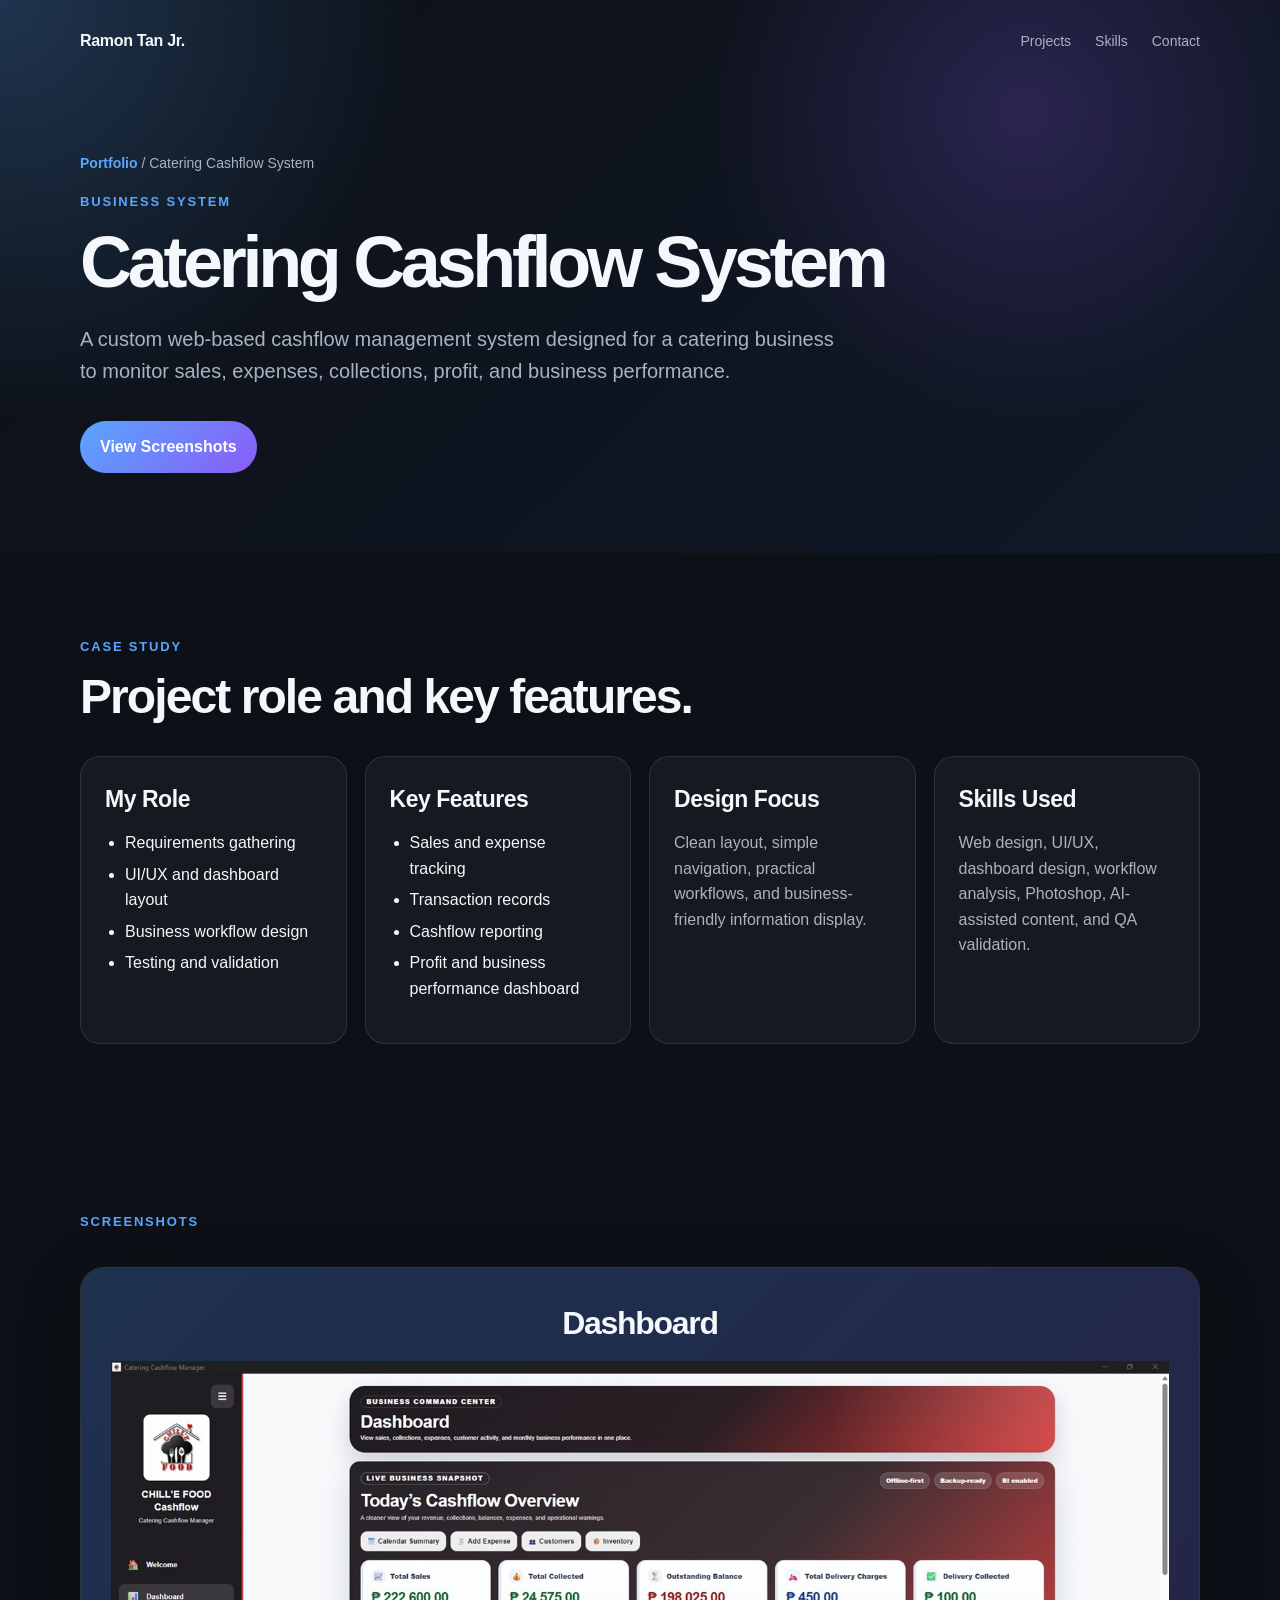
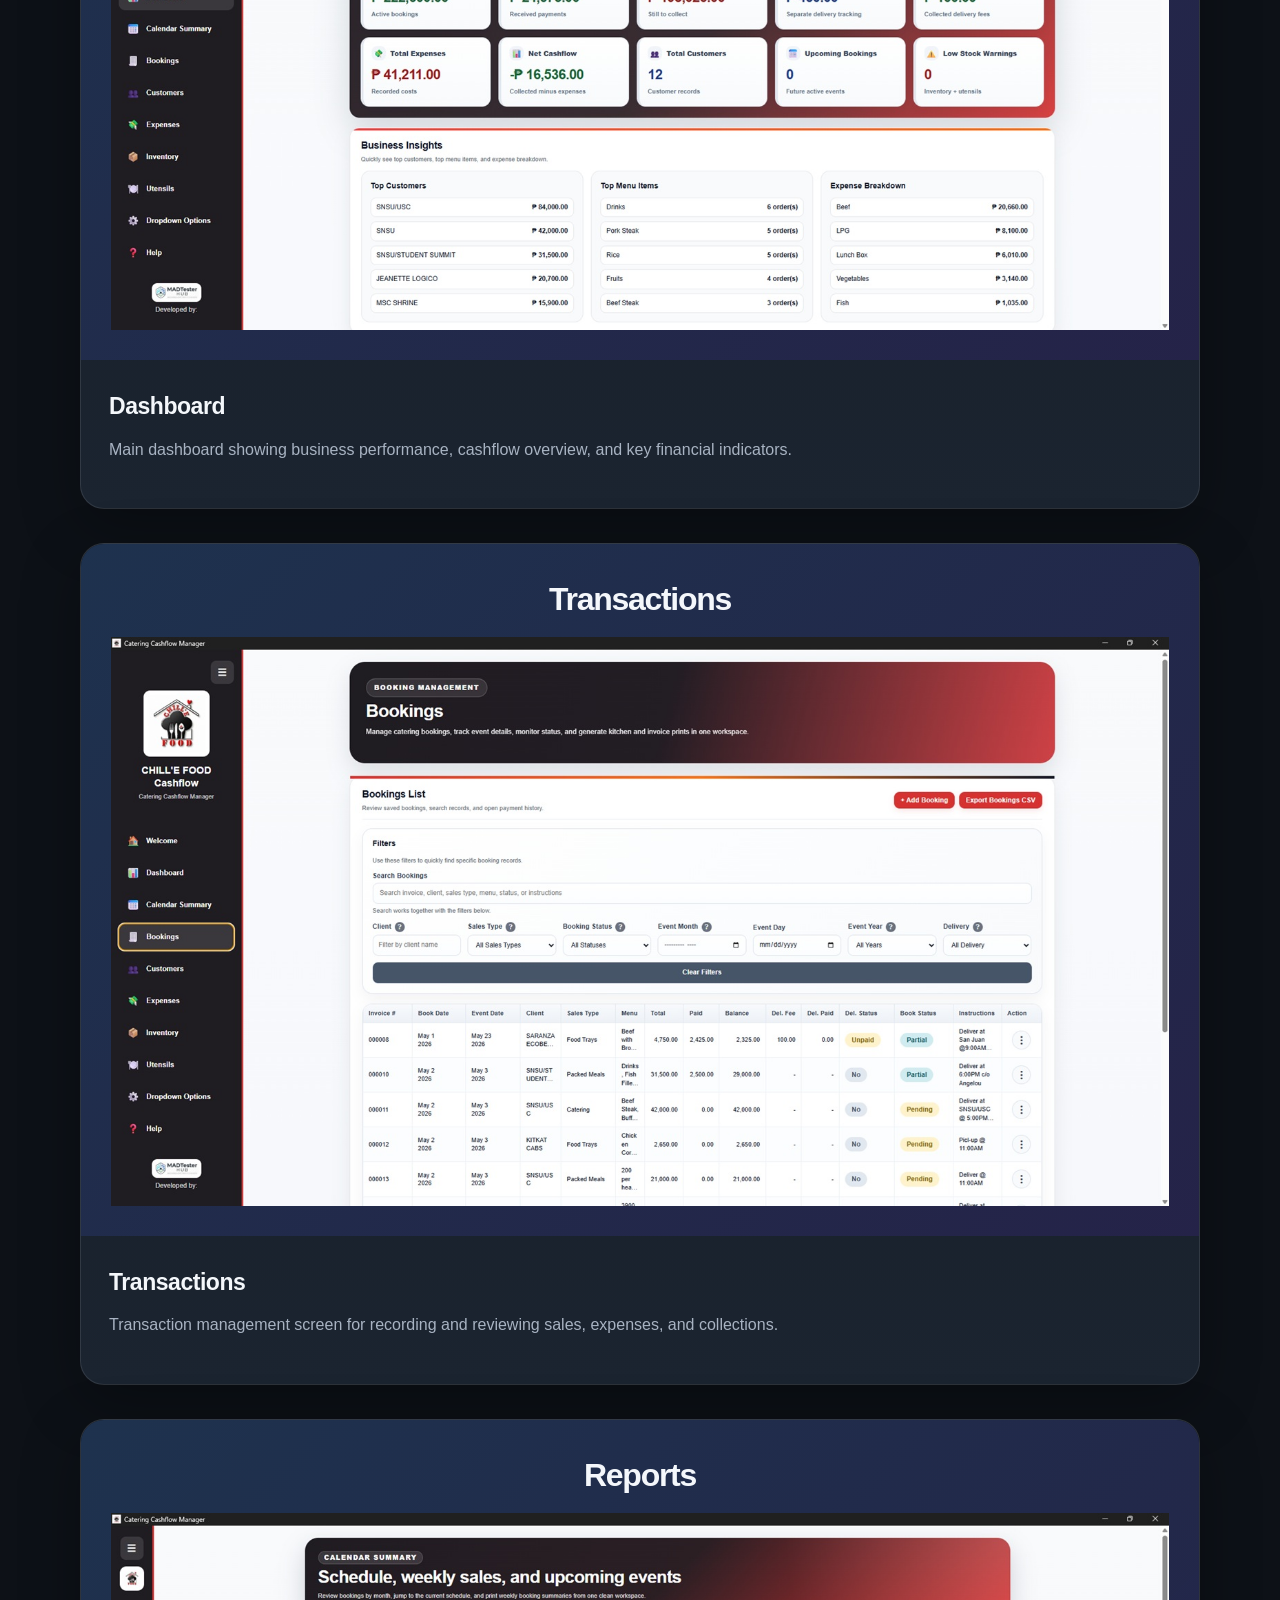
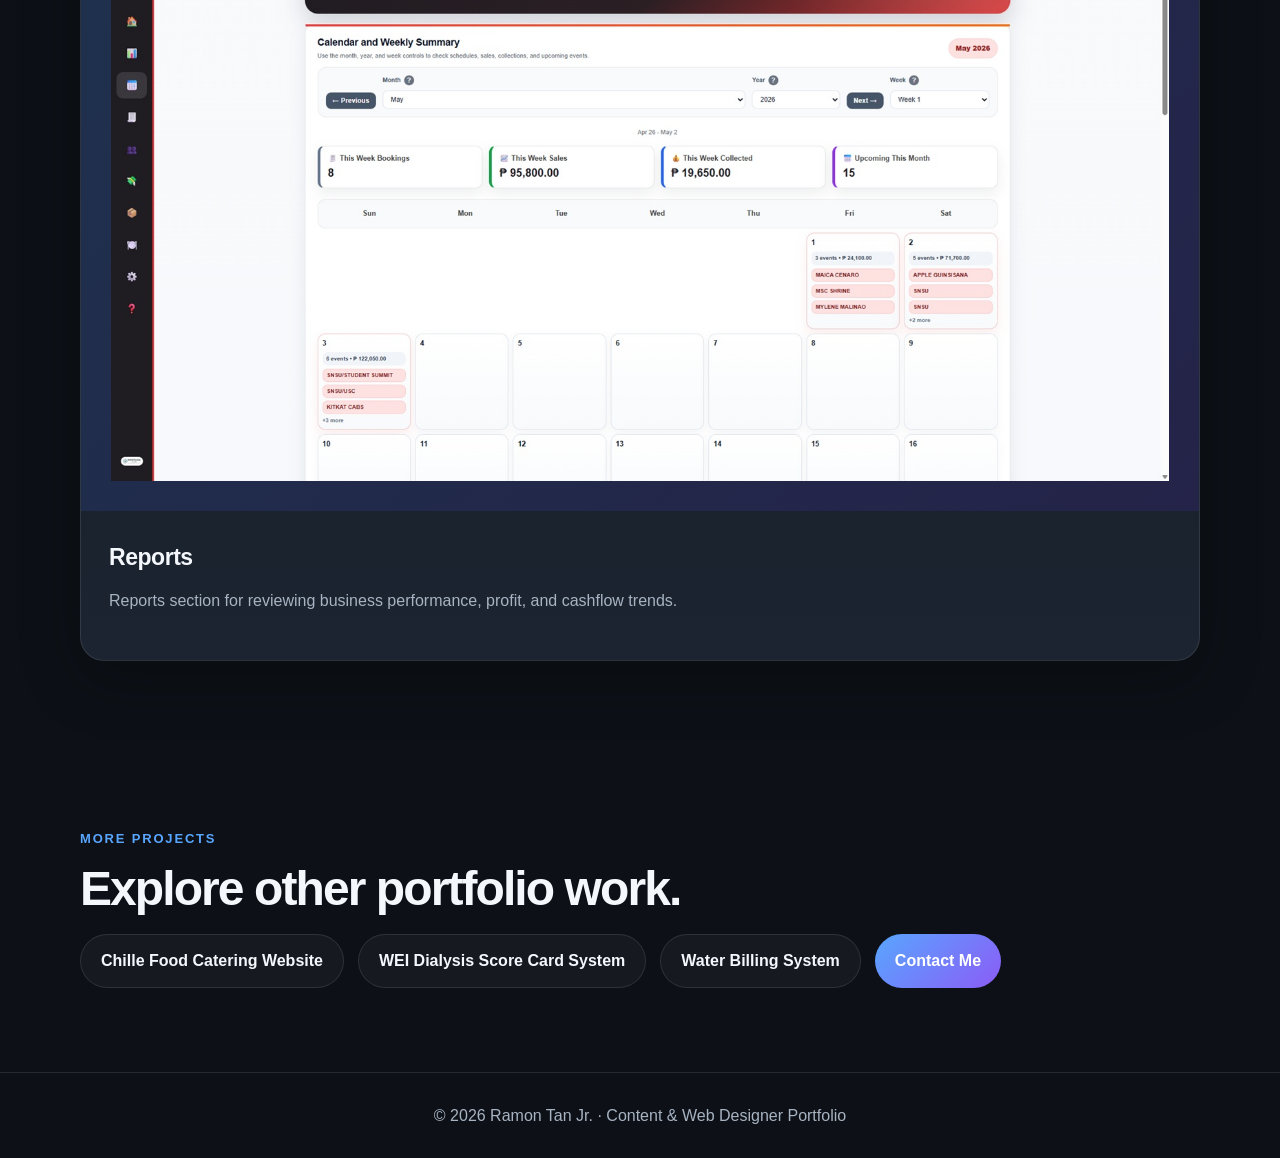
==== projects/catering-cashflow.html @ 8a589842 "Add files via upload" ====
<!DOCTYPE html>
<html lang="en">
   <head>
      <meta charset="UTF-8"/>
      <meta name="viewport" content="width=device-width, initial-scale=1.0"/>
      <title>Catering Cashflow System | Ramon Tan Jr. Portfolio</title>
      <meta name="description" content="A custom web-based cashflow management system designed for a catering business to monitor sales, expenses, collections, profit, and business performance."/>
      <link rel="stylesheet" href="../styles.css"/>
   </head>
   <body>
      <header class="site-header">
         <nav class="nav">
            <a class="logo" href="../index.html">Ramon Tan Jr.</a>
            <div class="nav-links"><a href="../index.html#projects">Projects</a><a href="../index.html#skills">Skills</a><a href="../index.html#contact">Contact</a></div>
         </nav>
         <section class="page-hero">
            <div class="page-hero-content">
               <p class="breadcrumb"><a href="../index.html">Portfolio</a> / Catering Cashflow System</p>
               <p class="eyebrow">Business System</p>
               <h1>Catering Cashflow System</h1>
               <p class="page-text">A custom web-based cashflow management system designed for a catering business to monitor sales, expenses, collections, profit, and business performance.</p>
               <div class="hero-actions"><a class="btn primary" href="#screenshots">View Screenshots</a></div>
            </div>
         </section>
      </header>
      <main>
         <section class="section">
            <p class="section-label">Case Study</p>
            <h2>Project role and key features.</h2>
            <div class="details-grid">
               <div class="detail-card">
                  <h3>My Role</h3>
                  <ul>
                     <li>Requirements gathering</li>
                     <li>UI/UX and dashboard layout</li>
                     <li>Business workflow design</li>
                     <li>Testing and validation</li>
                  </ul>
               </div>
               <div class="detail-card">
                  <h3>Key Features</h3>
                  <ul>
                     <li>Sales and expense tracking</li>
                     <li>Transaction records</li>
                     <li>Cashflow reporting</li>
                     <li>Profit and business performance dashboard</li>
                  </ul>
               </div>
               <div class="detail-card">
                  <h3>Design Focus</h3>
                  <p>Clean layout, simple navigation, practical workflows, and business-friendly information display.</p>
               </div>
               <div class="detail-card">
                  <h3>Skills Used</h3>
                  <p>Web design, UI/UX, dashboard design, workflow analysis, Photoshop, AI-assisted content, and QA validation.</p>
               </div>
            </div>
         </section>
         <section id="screenshots" class="section">
            <p class="section-label">Screenshots</p>
            <!-- <h2>Replace these placeholders after uploading images.</h2> -->
            <div class="screenshot-grid">
               <article class="screenshot-card">
                  <div class="screenshot-placeholder">Dashboard<br/><small><img src="../images/catering-cashflow/dashboard.jpg" alt="Dashboard"/></small></div>
                  <div class="screenshot-card-body">
                     <h3>Dashboard</h3>
                     <p>Main dashboard showing business performance, cashflow overview, and key financial indicators.</p>
                  </div>
               </article>
               <article class="screenshot-card">
                  <div class="screenshot-placeholder">Transactions<br/><small><img src="../images/catering-cashflow/transactions.jpg" alt="Transactions"/></small></div>
                  <div class="screenshot-card-body">
                     <h3>Transactions</h3>
                     <p>Transaction management screen for recording and reviewing sales, expenses, and collections.</p>
                  </div>
               </article>
               <article class="screenshot-card">
                  <div class="screenshot-placeholder">Reports<br/><small><img src="../images/catering-cashflow/reports.jpg" alt="Reports"/></small></div>
                  <div class="screenshot-card-body">
                     <h3>Reports</h3>
                     <p>Reports section for reviewing business performance, profit, and cashflow trends.</p>
                  </div>
               </article>
            </div>
         </section>
         <section class="section">
            <p class="section-label">More Projects</p>
            <h2>Explore other portfolio work.</h2>
            <div class="next-projects"><a class="btn secondary" href="chillefood.html">Chille Food Catering Website</a><a class="btn secondary" href="wei-dialysis.html">WEI Dialysis Score Card System</a><a class="btn secondary" href="water-billing.html">Water Billing System</a><a class="btn primary" href="../index.html#contact">Contact Me</a></div>
         </section>
      </main>
      <footer class="footer">
         <p>© 2026 Ramon Tan Jr. · Content & Web Designer Portfolio</p>
      </footer>
   </body>
</html>
---- styles.css ----
* {
	box-sizing: border-box;
	margin: 0;
	padding: 0
}

:root {
	--bg: #0d1117;
	--card: #151b23;
	--card-2: #1b2430;
	--text: #f4f7fb;
	--muted: #a8b3c2;
	--accent: #58a6ff;
	--accent-2: #8b5cf6;
	--border: rgba(255, 255, 255, .1)
}

html {
	scroll-behavior: smooth
}

body {
	font-family: Arial, Helvetica, sans-serif;
	background: var(--bg);
	color: var(--text);
	line-height: 1.6
}

a {
	color: inherit;
	text-decoration: none
}

.site-header {
	background: radial-gradient(circle at top left, rgba(88, 166, 255, .24), transparent 30%), radial-gradient(circle at 80% 20%, rgba(139, 92, 246, .22), transparent 28%), linear-gradient(135deg, #0d1117 0%, #101827 100%)
}

.home-header {
	min-height: 92vh
}

.nav {
	width: min(1120px, 92%);
	margin: 0 auto;
	padding: 28px 0;
	display: flex;
	align-items: center;
	justify-content: space-between
}

.logo {
	font-weight: 800;
	letter-spacing: -.02em
}

.nav-links {
	display: flex;
	gap: 24px;
	color: var(--muted);
	font-size: 14px
}

.nav-links a:hover {
	color: var(--text)
}

.hero,
.page-hero {
	width: min(1120px, 92%);
	margin: 0 auto
}

.hero {
	padding: 115px 0 80px
}

.page-hero {
	padding: 70px 0 80px
}

.hero-content,
.page-hero-content {
	max-width: 820px
}

.eyebrow,
.section-label,
.tag {
	color: var(--accent);
	text-transform: uppercase;
	font-size: 13px;
	letter-spacing: .14em;
	font-weight: 700;
	margin-bottom: 14px
}

h1 {
	font-size: clamp(44px, 7vw, 82px);
	line-height: .98;
	letter-spacing: -.06em;
	margin-bottom: 26px
}

.page-hero h1 {
	font-size: clamp(42px, 6vw, 72px)
}

h2 {
	font-size: clamp(30px, 4vw, 48px);
	line-height: 1.05;
	letter-spacing: -.04em;
	margin-bottom: 20px
}

h3 {
	font-size: 23px;
	margin-bottom: 12px;
	letter-spacing: -.02em
}

.hero-text,
.page-text {
	font-size: 20px;
	color: var(--muted);
	max-width: 760px;
	margin-bottom: 34px
}

.hero-actions,
.next-projects {
	display: flex;
	flex-wrap: wrap;
	gap: 14px
}

.btn {
	display: inline-flex;
	align-items: center;
	justify-content: center;
	padding: 13px 20px;
	border-radius: 999px;
	font-weight: 700;
	transition: transform .2s ease
}

.btn:hover {
	transform: translateY(-2px)
}

.primary {
	background: linear-gradient(135deg, var(--accent), var(--accent-2));
	color: #fff
}

.secondary {
	border: 1px solid var(--border);
	color: var(--text);
	background: rgba(255, 255, 255, .04)
}

.section {
	width: min(1120px, 92%);
	margin: 0 auto;
	padding: 84px 0
}

.intro {
	display: grid;
	grid-template-columns: .9fr 1.1fr;
	gap: 44px;
	border-bottom: 1px solid var(--border)
}

.intro p:last-child {
	color: var(--muted);
	font-size: 18px
}

.projects-grid {
	display: grid;
	grid-template-columns: repeat(2, minmax(0, 1fr));
	gap: 26px;
	margin-top: 34px
}

.project-card,
.screenshot-card {
	background: linear-gradient(180deg, var(--card), var(--card-2));
	border: 1px solid var(--border);
	border-radius: 24px;
	overflow: hidden;
	box-shadow: 0 18px 60px rgba(0, 0, 0, .28)
}

.project-image {
	min-height: 230px;
	display: grid;
	place-items: center;
	padding: 30px;
	background: linear-gradient(135deg, rgba(88, 166, 255, .26), rgba(139, 92, 246, .18)), #111827;
	font-size: 28px;
	font-weight: 800;
	text-align: center;
	letter-spacing: -.04em;
	color: var(--text);
	overflow: hidden
}

.project-image img,
.screenshot-placeholder img {
	width: 100%;
	height: 100%;
	object-fit: cover;
	display: block
}

.project-image.has-image {
	padding: 0
}

.project-body,
.screenshot-card-body {
	padding: 28px
}

.project-body p,
.screenshot-card-body p {
	color: var(--muted);
	margin-bottom: 18px
}

.project-body ul,
.detail-card ul {
	margin: 0 0 18px 20px;
	color: var(--text)
}

.project-body li,
.detail-card li {
	margin-bottom: 6px
}

.skills-used {
	font-size: 14px;
	color: var(--accent) !important;
	font-weight: 700
}

.text-link {
	color: var(--accent);
	font-weight: 700
}

.skills-section {
	border-top: 1px solid var(--border)
}

.skills-grid,
.details-grid {
	display: grid;
	grid-template-columns: repeat(4, minmax(0, 1fr));
	gap: 18px;
	margin-top: 34px
}

.skill-box,
.detail-card {
	padding: 24px;
	border: 1px solid var(--border);
	border-radius: 20px;
	background: rgba(255, 255, 255, .04)
}

.skill-box p,
.detail-card p {
	color: var(--muted)
}

.value-section {
	padding-top: 20px
}

.value-card {
	padding: 44px;
	border-radius: 28px;
	border: 1px solid var(--border);
	background: radial-gradient(circle at top left, rgba(88, 166, 255, .22), transparent 34%), linear-gradient(135deg, #151b23, #111827)
}

.value-card p:last-child,
.contact-section p {
	color: var(--muted);
	max-width: 780px;
	font-size: 18px;
	margin-bottom: 24px
}

.contact-section {
	text-align: center
}

.contact-section p {
	margin-left: auto;
	margin-right: auto
}

.screenshot-grid {
	display: grid;
	grid-template-columns: 1fr;
	gap: 34px;
	margin-top: 34px
}

.screenshot-placeholder {
	min-height: 420px;
	display: grid;
	place-items: center;
	padding: 30px;
	background: linear-gradient(135deg, rgba(88, 166, 255, .18), rgba(139, 92, 246, .16)), #111827;
	text-align: center;
	font-size: 32px;
	font-weight: 800;
	letter-spacing: -.04em
}

.screenshot-placeholder small {
	display: block;
	color: var(--muted);
	font-size: 14px;
	margin-top: 12px;
	letter-spacing: 0
}

.breadcrumb {
	color: var(--muted);
	margin-bottom: 18px;
	font-size: 14px
}

.breadcrumb a {
	color: var(--accent);
	font-weight: 700
}

.footer {
	border-top: 1px solid var(--border);
	color: var(--muted);
	text-align: center;
	padding: 30px 20px
}

@media(max-width:920px) {

	.intro,
	.projects-grid,
	.skills-grid,
	.details-grid {
		grid-template-columns: 1fr
	}

	.nav {
		align-items: flex-start;
		gap: 18px;
		flex-direction: column
	}

	.hero {
		padding-top: 72px
	}

	.nav-links {
		flex-wrap: wrap
	}

	.screenshot-placeholder {
		min-height: 280px
	}
}
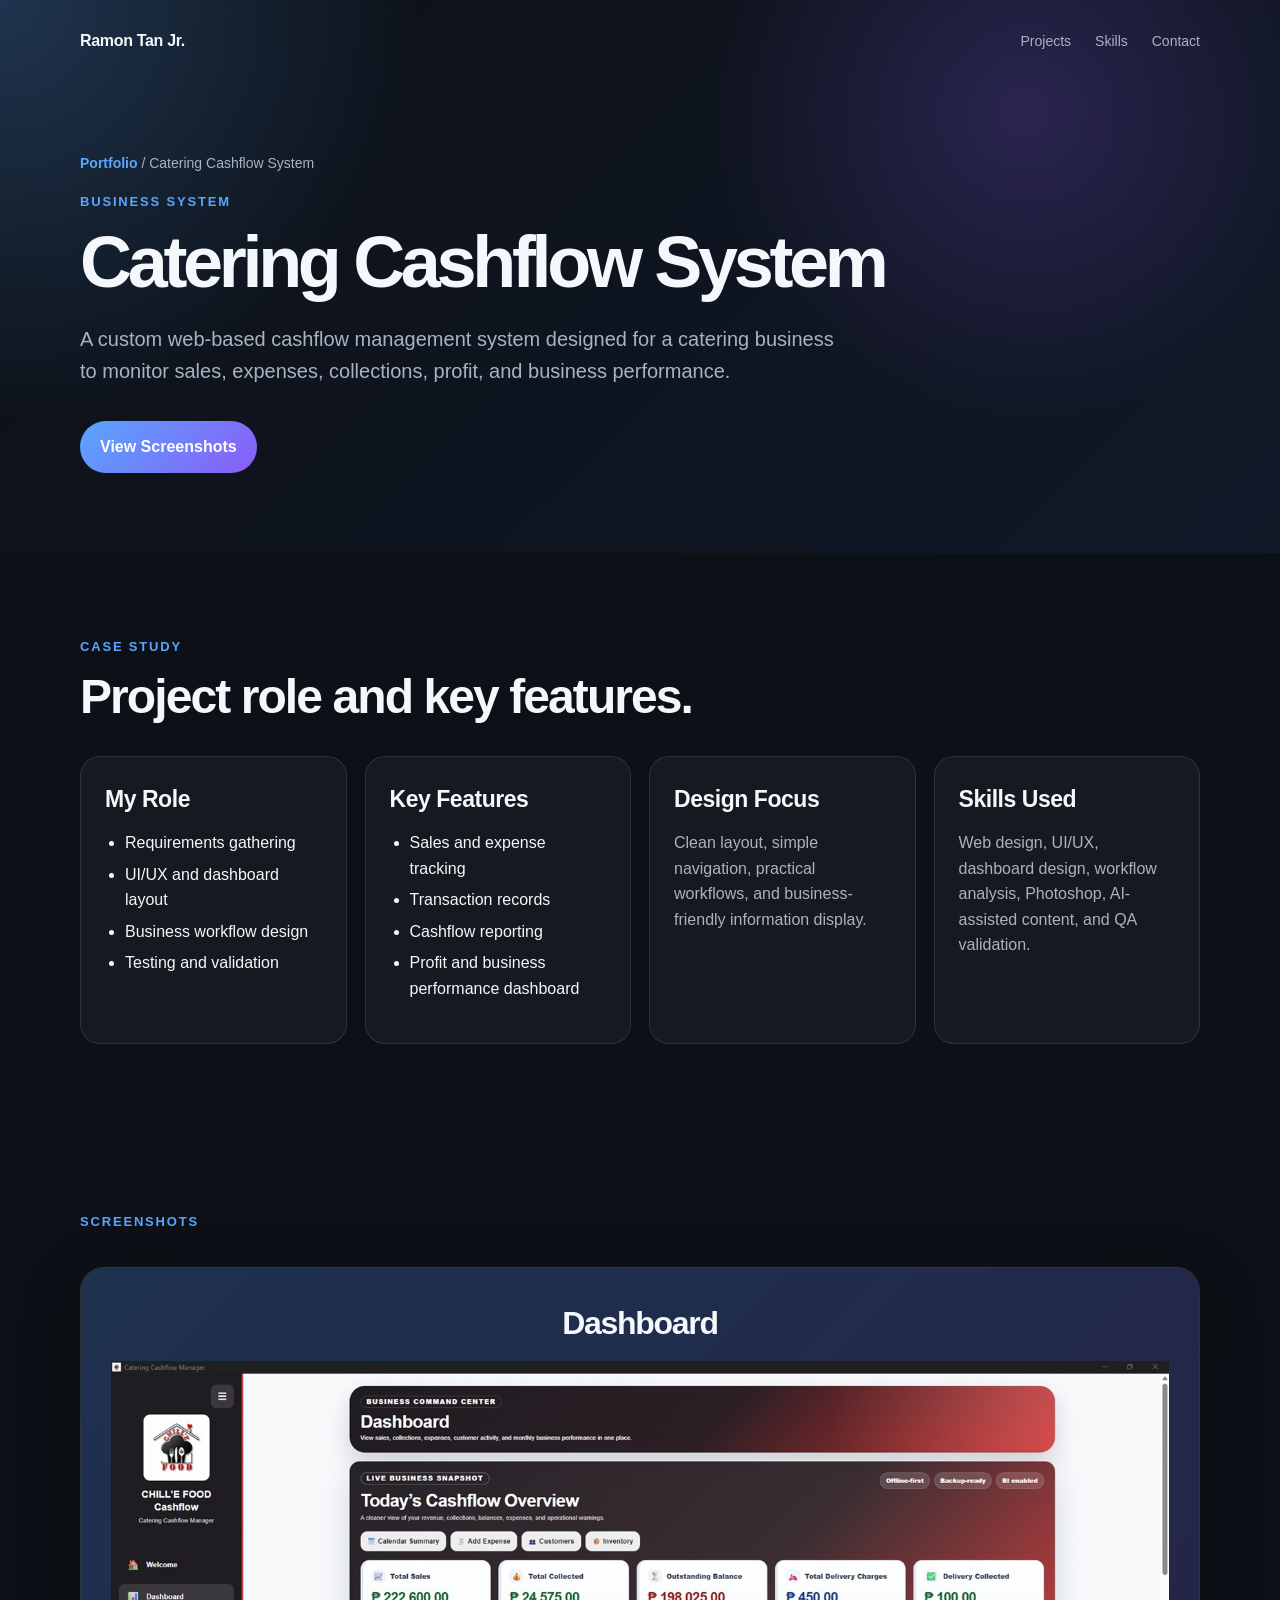
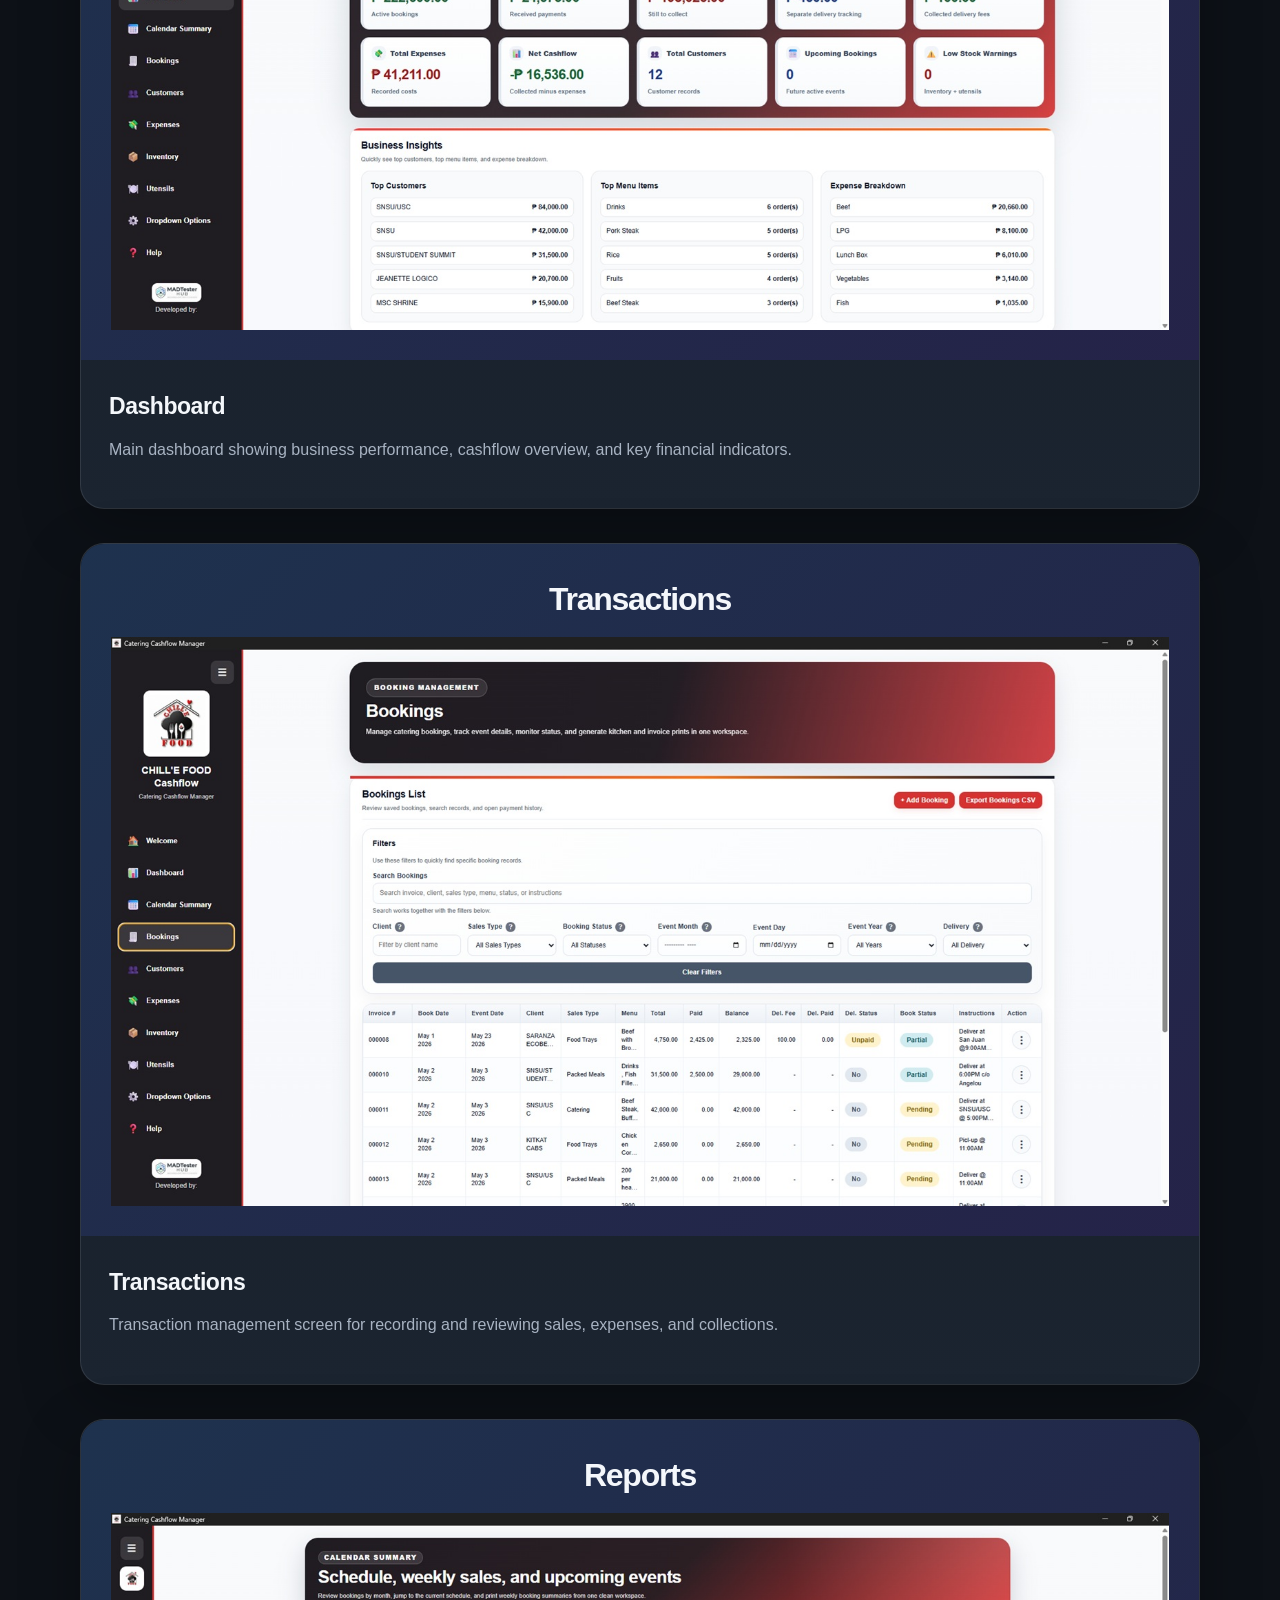
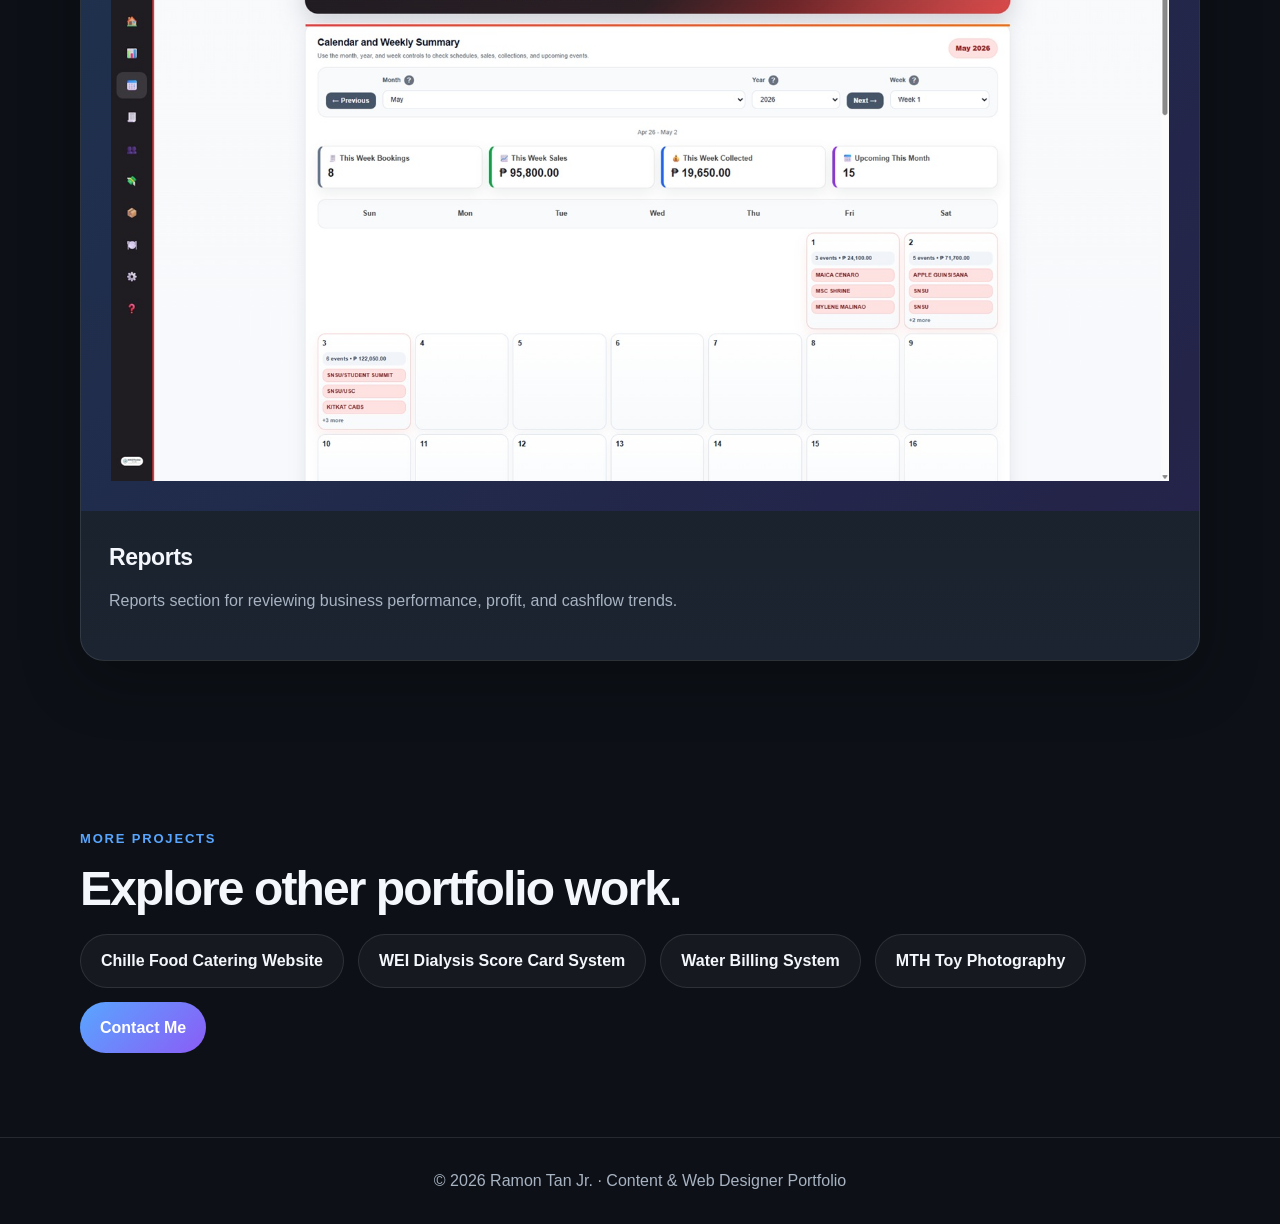
==== commit d00a8ef6: "Add MTH Toy Photography project and portfolio updates" ====
--- a/projects/catering-cashflow.html
+++ b/projects/catering-cashflow.html
@@ -86,7 +86,7 @@
          <section class="section">
             <p class="section-label">More Projects</p>
             <h2>Explore other portfolio work.</h2>
-            <div class="next-projects"><a class="btn secondary" href="chillefood.html">Chille Food Catering Website</a><a class="btn secondary" href="wei-dialysis.html">WEI Dialysis Score Card System</a><a class="btn secondary" href="water-billing.html">Water Billing System</a><a class="btn primary" href="../index.html#contact">Contact Me</a></div>
+            <div class="next-projects"><a class="btn secondary" href="chillefood.html">Chille Food Catering Website</a><a class="btn secondary" href="wei-dialysis.html">WEI Dialysis Score Card System</a><a class="btn secondary" href="water-billing.html">Water Billing System</a><a class="btn secondary" href="mth-toy-photography.html">MTH Toy Photography</a><a class="btn primary" href="../index.html#contact">Contact Me</a></div>
          </section>
       </main>
       <footer class="footer">
--- a/styles.css
+++ b/styles.css
@@ -1,378 +1,391 @@
-* {
-	box-sizing: border-box;
-	margin: 0;
-	padding: 0
-}
-
-:root {
-	--bg: #0d1117;
-	--card: #151b23;
-	--card-2: #1b2430;
-	--text: #f4f7fb;
-	--muted: #a8b3c2;
-	--accent: #58a6ff;
-	--accent-2: #8b5cf6;
-	--border: rgba(255, 255, 255, .1)
-}
-
-html {
-	scroll-behavior: smooth
-}
-
-body {
-	font-family: Arial, Helvetica, sans-serif;
-	background: var(--bg);
-	color: var(--text);
-	line-height: 1.6
-}
-
-a {
-	color: inherit;
-	text-decoration: none
-}
-
-.site-header {
-	background: radial-gradient(circle at top left, rgba(88, 166, 255, .24), transparent 30%), radial-gradient(circle at 80% 20%, rgba(139, 92, 246, .22), transparent 28%), linear-gradient(135deg, #0d1117 0%, #101827 100%)
-}
-
-.home-header {
-	min-height: 92vh
-}
-
-.nav {
-	width: min(1120px, 92%);
-	margin: 0 auto;
-	padding: 28px 0;
-	display: flex;
-	align-items: center;
-	justify-content: space-between
-}
-
-.logo {
-	font-weight: 800;
-	letter-spacing: -.02em
-}
-
-.nav-links {
-	display: flex;
-	gap: 24px;
-	color: var(--muted);
-	font-size: 14px
-}
-
-.nav-links a:hover {
-	color: var(--text)
-}
-
-.hero,
-.page-hero {
-	width: min(1120px, 92%);
-	margin: 0 auto
-}
-
-.hero {
-	padding: 115px 0 80px
-}
-
-.page-hero {
-	padding: 70px 0 80px
-}
-
-.hero-content,
-.page-hero-content {
-	max-width: 820px
-}
-
-.eyebrow,
-.section-label,
-.tag {
-	color: var(--accent);
-	text-transform: uppercase;
-	font-size: 13px;
-	letter-spacing: .14em;
-	font-weight: 700;
-	margin-bottom: 14px
-}
-
-h1 {
-	font-size: clamp(44px, 7vw, 82px);
-	line-height: .98;
-	letter-spacing: -.06em;
-	margin-bottom: 26px
-}
-
-.page-hero h1 {
-	font-size: clamp(42px, 6vw, 72px)
-}
-
-h2 {
-	font-size: clamp(30px, 4vw, 48px);
-	line-height: 1.05;
-	letter-spacing: -.04em;
-	margin-bottom: 20px
-}
-
-h3 {
-	font-size: 23px;
-	margin-bottom: 12px;
-	letter-spacing: -.02em
-}
-
-.hero-text,
-.page-text {
-	font-size: 20px;
-	color: var(--muted);
-	max-width: 760px;
-	margin-bottom: 34px
-}
-
-.hero-actions,
-.next-projects {
-	display: flex;
-	flex-wrap: wrap;
-	gap: 14px
-}
-
-.btn {
-	display: inline-flex;
-	align-items: center;
-	justify-content: center;
-	padding: 13px 20px;
-	border-radius: 999px;
-	font-weight: 700;
-	transition: transform .2s ease
-}
-
-.btn:hover {
-	transform: translateY(-2px)
-}
-
-.primary {
-	background: linear-gradient(135deg, var(--accent), var(--accent-2));
-	color: #fff
-}
-
-.secondary {
-	border: 1px solid var(--border);
-	color: var(--text);
-	background: rgba(255, 255, 255, .04)
-}
-
-.section {
-	width: min(1120px, 92%);
-	margin: 0 auto;
-	padding: 84px 0
-}
-
-.intro {
-	display: grid;
-	grid-template-columns: .9fr 1.1fr;
-	gap: 44px;
-	border-bottom: 1px solid var(--border)
-}
-
-.intro p:last-child {
-	color: var(--muted);
-	font-size: 18px
-}
-
-.projects-grid {
-	display: grid;
-	grid-template-columns: repeat(2, minmax(0, 1fr));
-	gap: 26px;
-	margin-top: 34px
-}
-
-.project-card,
-.screenshot-card {
-	background: linear-gradient(180deg, var(--card), var(--card-2));
-	border: 1px solid var(--border);
-	border-radius: 24px;
-	overflow: hidden;
-	box-shadow: 0 18px 60px rgba(0, 0, 0, .28)
-}
-
-.project-image {
-	min-height: 230px;
-	display: grid;
-	place-items: center;
-	padding: 30px;
-	background: linear-gradient(135deg, rgba(88, 166, 255, .26), rgba(139, 92, 246, .18)), #111827;
-	font-size: 28px;
-	font-weight: 800;
-	text-align: center;
-	letter-spacing: -.04em;
-	color: var(--text);
-	overflow: hidden
-}
-
-.project-image img,
-.screenshot-placeholder img {
-	width: 100%;
-	height: 100%;
-	object-fit: cover;
-	display: block
-}
-
-.project-image.has-image {
-	padding: 0
-}
-
-.project-body,
-.screenshot-card-body {
-	padding: 28px
-}
-
-.project-body p,
-.screenshot-card-body p {
-	color: var(--muted);
-	margin-bottom: 18px
-}
-
-.project-body ul,
-.detail-card ul {
-	margin: 0 0 18px 20px;
-	color: var(--text)
-}
-
-.project-body li,
-.detail-card li {
-	margin-bottom: 6px
-}
-
-.skills-used {
-	font-size: 14px;
-	color: var(--accent) !important;
-	font-weight: 700
-}
-
-.text-link {
-	color: var(--accent);
-	font-weight: 700
-}
-
-.skills-section {
-	border-top: 1px solid var(--border)
-}
-
-.skills-grid,
-.details-grid {
-	display: grid;
-	grid-template-columns: repeat(4, minmax(0, 1fr));
-	gap: 18px;
-	margin-top: 34px
-}
-
-.skill-box,
-.detail-card {
-	padding: 24px;
-	border: 1px solid var(--border);
-	border-radius: 20px;
-	background: rgba(255, 255, 255, .04)
-}
-
-.skill-box p,
-.detail-card p {
-	color: var(--muted)
-}
-
-.value-section {
-	padding-top: 20px
-}
-
-.value-card {
-	padding: 44px;
-	border-radius: 28px;
-	border: 1px solid var(--border);
-	background: radial-gradient(circle at top left, rgba(88, 166, 255, .22), transparent 34%), linear-gradient(135deg, #151b23, #111827)
-}
-
-.value-card p:last-child,
-.contact-section p {
-	color: var(--muted);
-	max-width: 780px;
-	font-size: 18px;
-	margin-bottom: 24px
-}
-
-.contact-section {
-	text-align: center
-}
-
-.contact-section p {
-	margin-left: auto;
-	margin-right: auto
-}
-
-.screenshot-grid {
-	display: grid;
-	grid-template-columns: 1fr;
-	gap: 34px;
-	margin-top: 34px
-}
-
-.screenshot-placeholder {
-	min-height: 420px;
-	display: grid;
-	place-items: center;
-	padding: 30px;
-	background: linear-gradient(135deg, rgba(88, 166, 255, .18), rgba(139, 92, 246, .16)), #111827;
-	text-align: center;
-	font-size: 32px;
-	font-weight: 800;
-	letter-spacing: -.04em
-}
-
-.screenshot-placeholder small {
-	display: block;
-	color: var(--muted);
-	font-size: 14px;
-	margin-top: 12px;
-	letter-spacing: 0
-}
-
-.breadcrumb {
-	color: var(--muted);
-	margin-bottom: 18px;
-	font-size: 14px
-}
-
-.breadcrumb a {
-	color: var(--accent);
-	font-weight: 700
-}
-
-.footer {
-	border-top: 1px solid var(--border);
-	color: var(--muted);
-	text-align: center;
-	padding: 30px 20px
-}
-
-@media(max-width:920px) {
-
-	.intro,
-	.projects-grid,
-	.skills-grid,
-	.details-grid {
-		grid-template-columns: 1fr
-	}
-
-	.nav {
-		align-items: flex-start;
-		gap: 18px;
-		flex-direction: column
-	}
-
-	.hero {
-		padding-top: 72px
-	}
-
-	.nav-links {
-		flex-wrap: wrap
-	}
-
-	.screenshot-placeholder {
-		min-height: 280px
-	}
-}+* {
+	box-sizing: border-box;
+	margin: 0;
+	padding: 0
+}
+
+:root {
+	--bg: #0d1117;
+	--card: #151b23;
+	--card-2: #1b2430;
+	--text: #f4f7fb;
+	--muted: #a8b3c2;
+	--accent: #58a6ff;
+	--accent-2: #8b5cf6;
+	--border: rgba(255, 255, 255, .1)
+}
+
+html {
+	scroll-behavior: smooth
+}
+
+body {
+	font-family: Arial, Helvetica, sans-serif;
+	background: var(--bg);
+	color: var(--text);
+	line-height: 1.6
+}
+
+a {
+	color: inherit;
+	text-decoration: none
+}
+
+.site-header {
+	background: radial-gradient(circle at top left, rgba(88, 166, 255, .24), transparent 30%), radial-gradient(circle at 80% 20%, rgba(139, 92, 246, .22), transparent 28%), linear-gradient(135deg, #0d1117 0%, #101827 100%)
+}
+
+.home-header {
+	min-height: 92vh
+}
+
+.nav {
+	width: min(1120px, 92%);
+	margin: 0 auto;
+	padding: 28px 0;
+	display: flex;
+	align-items: center;
+	justify-content: space-between
+}
+
+.logo {
+	font-weight: 800;
+	letter-spacing: -.02em
+}
+
+.nav-links {
+	display: flex;
+	gap: 24px;
+	color: var(--muted);
+	font-size: 14px
+}
+
+.nav-links a:hover {
+	color: var(--text)
+}
+
+.hero,
+.page-hero {
+	width: min(1120px, 92%);
+	margin: 0 auto
+}
+
+.hero {
+	padding: 115px 0 80px
+}
+
+.page-hero {
+	padding: 70px 0 80px
+}
+
+.hero-content,
+.page-hero-content {
+	max-width: 820px
+}
+
+.eyebrow,
+.section-label,
+.tag {
+	color: var(--accent);
+	text-transform: uppercase;
+	font-size: 13px;
+	letter-spacing: .14em;
+	font-weight: 700;
+	margin-bottom: 14px
+}
+
+h1 {
+	font-size: clamp(44px, 7vw, 82px);
+	line-height: .98;
+	letter-spacing: -.06em;
+	margin-bottom: 26px
+}
+
+.page-hero h1 {
+	font-size: clamp(42px, 6vw, 72px)
+}
+
+h2 {
+	font-size: clamp(30px, 4vw, 48px);
+	line-height: 1.05;
+	letter-spacing: -.04em;
+	margin-bottom: 20px
+}
+
+h3 {
+	font-size: 23px;
+	margin-bottom: 12px;
+	letter-spacing: -.02em
+}
+
+.hero-text,
+.page-text {
+	font-size: 20px;
+	color: var(--muted);
+	max-width: 760px;
+	margin-bottom: 34px
+}
+
+.hero-actions,
+.next-projects {
+	display: flex;
+	flex-wrap: wrap;
+	gap: 14px
+}
+
+.btn {
+	display: inline-flex;
+	align-items: center;
+	justify-content: center;
+	padding: 13px 20px;
+	border-radius: 999px;
+	font-weight: 700;
+	transition: transform .2s ease
+}
+
+.btn:hover {
+	transform: translateY(-2px)
+}
+
+.primary {
+	background: linear-gradient(135deg, var(--accent), var(--accent-2));
+	color: #fff
+}
+
+.secondary {
+	border: 1px solid var(--border);
+	color: var(--text);
+	background: rgba(255, 255, 255, .04)
+}
+
+.section {
+	width: min(1120px, 92%);
+	margin: 0 auto;
+	padding: 84px 0
+}
+
+.intro {
+	display: grid;
+	grid-template-columns: .9fr 1.1fr;
+	gap: 44px;
+	border-bottom: 1px solid var(--border)
+}
+
+.intro p:last-child {
+	color: var(--muted);
+	font-size: 18px
+}
+
+.projects-grid {
+	display: grid;
+	grid-template-columns: repeat(2, minmax(0, 1fr));
+	gap: 26px;
+	margin-top: 34px
+}
+
+.project-card,
+.screenshot-card {
+	background: linear-gradient(180deg, var(--card), var(--card-2));
+	border: 1px solid var(--border);
+	border-radius: 24px;
+	overflow: hidden;
+	box-shadow: 0 18px 60px rgba(0, 0, 0, .28)
+}
+
+.project-image {
+	min-height: 230px;
+	display: grid;
+	place-items: center;
+	padding: 30px;
+	background: linear-gradient(135deg, rgba(88, 166, 255, .26), rgba(139, 92, 246, .18)), #111827;
+	font-size: 28px;
+	font-weight: 800;
+	text-align: center;
+	letter-spacing: -.04em;
+	color: var(--text);
+	overflow: hidden
+}
+
+.project-image img,
+.screenshot-placeholder img {
+	width: 100%;
+	height: 100%;
+	object-fit: cover;
+	display: block
+}
+
+.project-image.has-image {
+	padding: 0
+}
+
+.project-body,
+.screenshot-card-body {
+	padding: 28px
+}
+
+.project-body p,
+.screenshot-card-body p {
+	color: var(--muted);
+	margin-bottom: 18px
+}
+
+.project-body ul,
+.detail-card ul {
+	margin: 0 0 18px 20px;
+	color: var(--text)
+}
+
+.project-body li,
+.detail-card li {
+	margin-bottom: 6px
+}
+
+.skills-used {
+	font-size: 14px;
+	color: var(--accent) !important;
+	font-weight: 700
+}
+
+.text-link {
+	color: var(--accent);
+	font-weight: 700
+}
+
+.skills-section {
+	border-top: 1px solid var(--border)
+}
+
+.skills-grid,
+.details-grid {
+	display: grid;
+	grid-template-columns: repeat(4, minmax(0, 1fr));
+	gap: 18px;
+	margin-top: 34px
+}
+
+.skill-box,
+.detail-card {
+	padding: 24px;
+	border: 1px solid var(--border);
+	border-radius: 20px;
+	background: rgba(255, 255, 255, .04)
+}
+
+.skill-box p,
+.detail-card p {
+	color: var(--muted)
+}
+
+.value-section {
+	padding-top: 20px
+}
+
+.value-card {
+	padding: 44px;
+	border-radius: 28px;
+	border: 1px solid var(--border);
+	background: radial-gradient(circle at top left, rgba(88, 166, 255, .22), transparent 34%), linear-gradient(135deg, #151b23, #111827)
+}
+
+.value-card p:last-child,
+.contact-section p {
+	color: var(--muted);
+	max-width: 780px;
+	font-size: 18px;
+	margin-bottom: 24px
+}
+
+.contact-section {
+	text-align: center
+}
+
+.contact-section p {
+	margin-left: auto;
+	margin-right: auto
+}
+
+.screenshot-grid {
+	display: grid;
+	grid-template-columns: 1fr;
+	gap: 34px;
+	margin-top: 34px
+}
+
+.screenshot-placeholder {
+	min-height: 420px;
+	display: grid;
+	place-items: center;
+	padding: 30px;
+	background: linear-gradient(135deg, rgba(88, 166, 255, .18), rgba(139, 92, 246, .16)), #111827;
+	text-align: center;
+	font-size: 32px;
+	font-weight: 800;
+	letter-spacing: -.04em
+}
+
+.screenshot-placeholder small {
+	display: block;
+	color: var(--muted);
+	font-size: 14px;
+	margin-top: 12px;
+	letter-spacing: 0
+}
+
+.breadcrumb {
+	color: var(--muted);
+	margin-bottom: 18px;
+	font-size: 14px
+}
+
+.breadcrumb a {
+	color: var(--accent);
+	font-weight: 700
+}
+
+.footer {
+	border-top: 1px solid var(--border);
+	color: var(--muted);
+	text-align: center;
+	padding: 30px 20px
+}
+
+@media(max-width:920px) {
+
+	.intro,
+	.projects-grid,
+	.skills-grid,
+	.details-grid {
+		grid-template-columns: 1fr
+	}
+
+	.nav {
+		align-items: flex-start;
+		gap: 18px;
+		flex-direction: column
+	}
+
+	.hero {
+		padding-top: 72px
+	}
+
+	.nav-links {
+		flex-wrap: wrap
+	}
+
+	.screenshot-placeholder {
+		min-height: 280px
+	}
+}
+
+
+.feature-list {
+	margin-top: 22px;
+}
+
+.project-image.text-only {
+	min-height: 260px;
+}
+
+.project-image .image-title {
+	max-width: 420px;
+}
